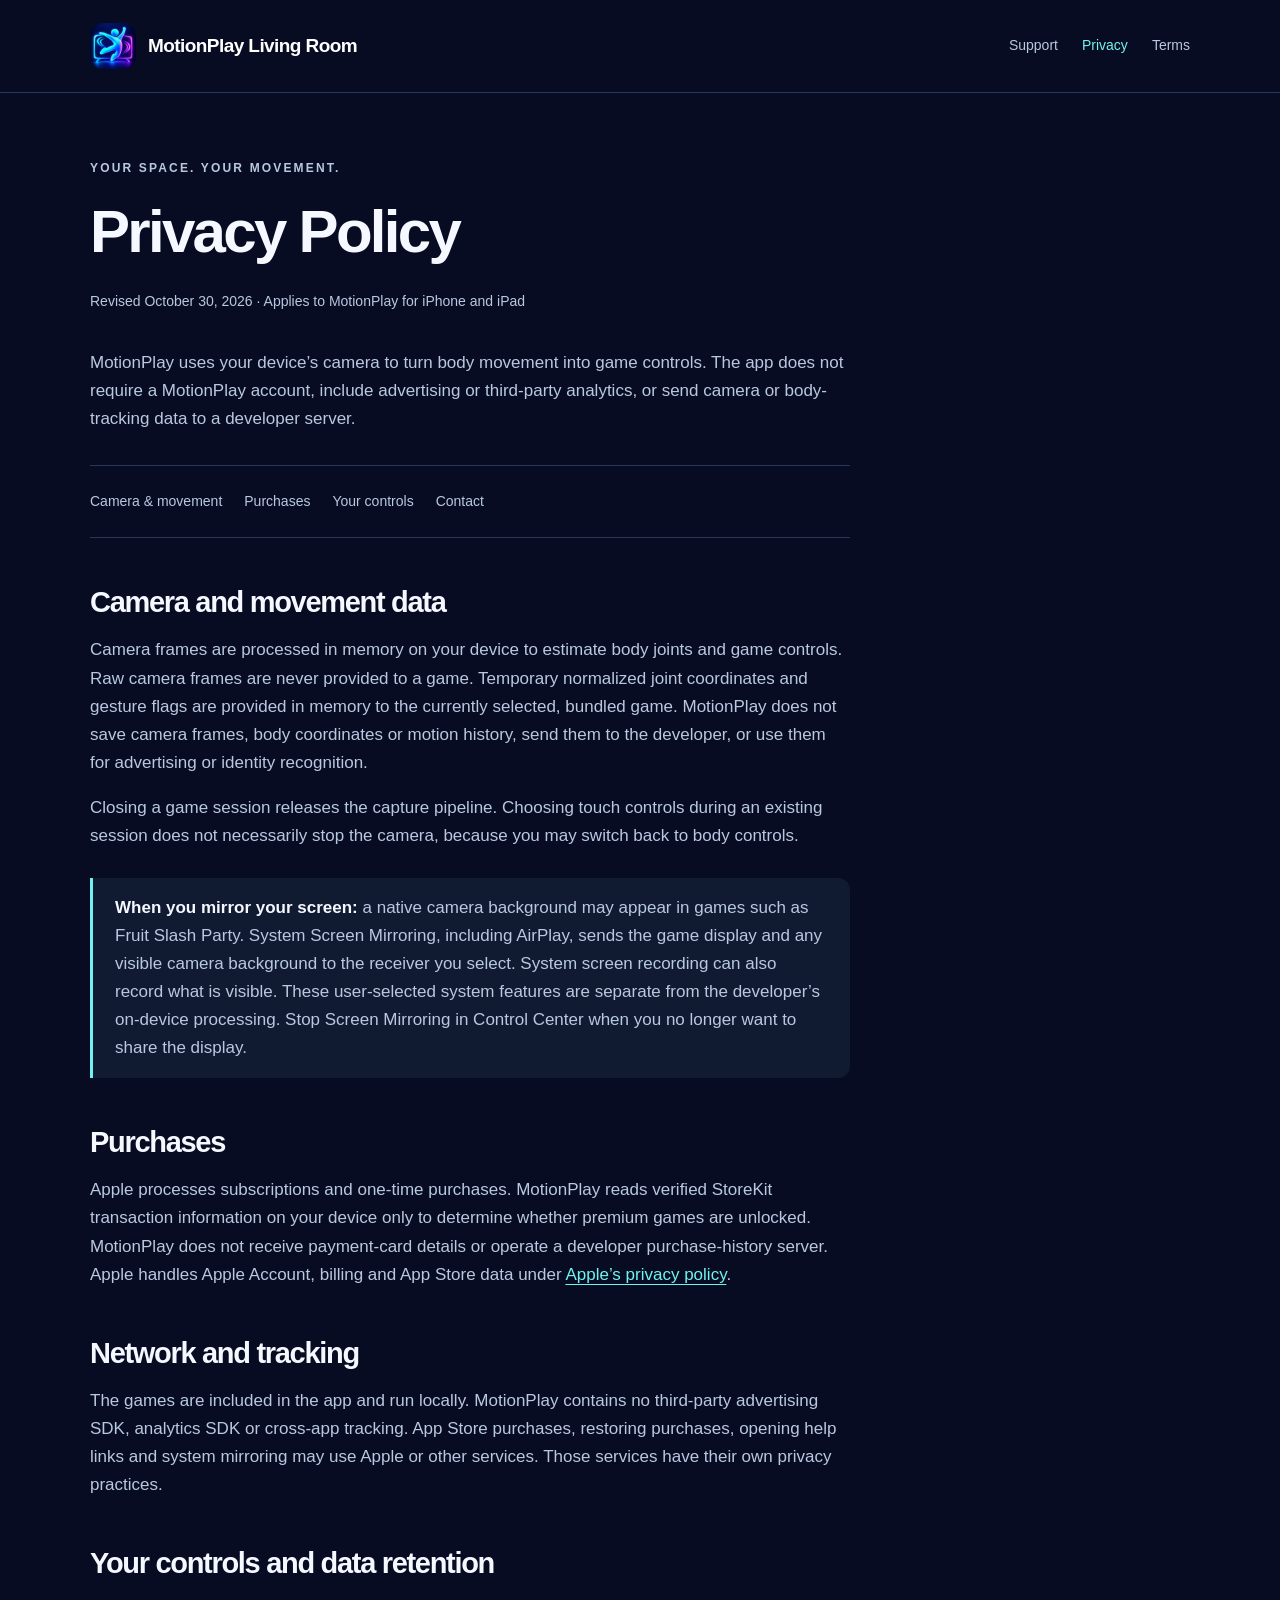
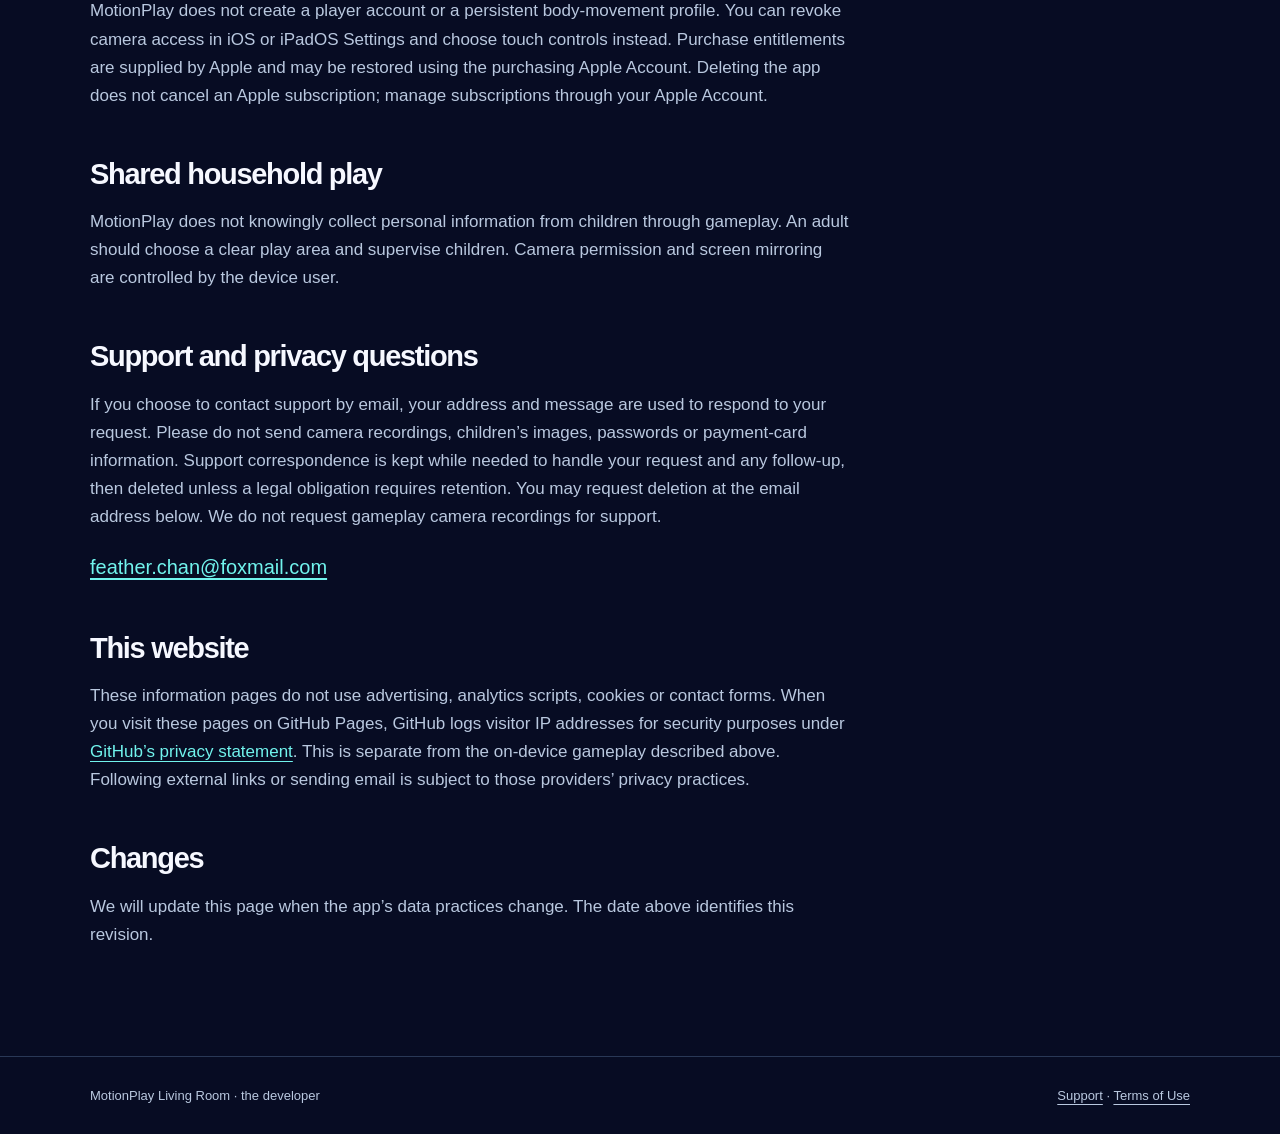
==== privacy/index.html @ cdb1fc3c "Publish approved MotionPlay support, privacy and terms pages" ====
<!doctype html>
<html lang="en"><head><meta charset="utf-8"><meta name="viewport" content="width=device-width,initial-scale=1"><meta name="description" content="How MotionPlay handles camera processing, movement data, purchases and support."><title>Privacy Policy — MotionPlay Living Room</title><link rel="icon" href="../assets/app-icon.png"><link rel="stylesheet" href="../assets/site.css"></head>
<body><a class="skip" href="#main">Skip to content</a><header><div class="wrap"><a class="brand" href="../"><img src="../assets/app-icon.png" alt="" width="46" height="46">MotionPlay Living Room</a><nav aria-label="Main navigation"><a href="../support/">Support</a><a href="./" aria-current="page">Privacy</a><a href="../terms/">Terms</a></nav></div></header>
<main id="main" class="wrap"><article class="document"><p class="eyebrow">Your space. Your movement.</p><h1>Privacy Policy</h1><p class="date">Revised October 30, 2026 · Applies to MotionPlay for iPhone and iPad</p><p>MotionPlay uses your device’s camera to turn body movement into game controls. The app does not require a MotionPlay account, include advertising or third-party analytics, or send camera or body-tracking data to a developer server.</p><nav class="toc" aria-label="On this page"><a href="#camera">Camera &amp; movement</a><a href="#purchases">Purchases</a><a href="#control">Your controls</a><a href="#support">Contact</a></nav>
<h2 id="camera">Camera and movement data</h2><p>Camera frames are processed in memory on your device to estimate body joints and game controls. Raw camera frames are never provided to a game. Temporary normalized joint coordinates and gesture flags are provided in memory to the currently selected, bundled game. MotionPlay does not save camera frames, body coordinates or motion history, send them to the developer, or use them for advertising or identity recognition.</p><p>Closing a game session releases the capture pipeline. Choosing touch controls during an existing session does not necessarily stop the camera, because you may switch back to body controls.</p><div class="note"><p><strong>When you mirror your screen:</strong> a native camera background may appear in games such as Fruit Slash Party. System Screen Mirroring, including AirPlay, sends the game display and any visible camera background to the receiver you select. System screen recording can also record what is visible. These user-selected system features are separate from the developer’s on-device processing. Stop Screen Mirroring in Control Center when you no longer want to share the display.</p></div>
<h2 id="purchases">Purchases</h2><p>Apple processes subscriptions and one-time purchases. MotionPlay reads verified StoreKit transaction information on your device only to determine whether premium games are unlocked. MotionPlay does not receive payment-card details or operate a developer purchase-history server. Apple handles Apple Account, billing and App Store data under <a href="https://www.apple.com/legal/privacy/">Apple’s privacy policy</a>.</p>
<h2>Network and tracking</h2><p>The games are included in the app and run locally. MotionPlay contains no third-party advertising SDK, analytics SDK or cross-app tracking. App Store purchases, restoring purchases, opening help links and system mirroring may use Apple or other services. Those services have their own privacy practices.</p>
<h2 id="control">Your controls and data retention</h2><p>MotionPlay does not create a player account or a persistent body-movement profile. You can revoke camera access in iOS or iPadOS Settings and choose touch controls instead. Purchase entitlements are supplied by Apple and may be restored using the purchasing Apple Account. Deleting the app does not cancel an Apple subscription; manage subscriptions through your Apple Account.</p>
<h2>Shared household play</h2><p>MotionPlay does not knowingly collect personal information from children through gameplay. An adult should choose a clear play area and supervise children. Camera permission and screen mirroring are controlled by the device user.</p>
<h2 id="support">Support and privacy questions</h2><p>If you choose to contact support by email, your address and message are used to respond to your request. Please do not send camera recordings, children’s images, passwords or payment-card information. Support correspondence is kept while needed to handle your request and any follow-up, then deleted unless a legal obligation requires retention. You may request deletion at the email address below. We do not request gameplay camera recordings for support.</p><p class="contact"><a href="mailto:feather.chan@foxmail.com?subject=MotionPlay%20privacy">feather.chan@foxmail.com</a></p>
<h2>This website</h2><p>These information pages do not use advertising, analytics scripts, cookies or contact forms. When you visit these pages on GitHub Pages, GitHub logs visitor IP addresses for security purposes under <a href="https://docs.github.com/en/site-policy/privacy-policies/github-general-privacy-statement">GitHub’s privacy statement</a>. This is separate from the on-device gameplay described above. Following external links or sending email is subject to those providers’ privacy practices.</p><h2>Changes</h2><p>We will update this page when the app’s data practices change. The date above identifies this revision.</p></article></main><footer><div class="wrap"><p>MotionPlay Living Room · the developer</p><p><a href="../support/">Support</a> · <a href="../terms/">Terms of Use</a></p></div></footer></body></html>
---- assets/site.css ----
:root{color-scheme:dark;--ink:#f6f8ff;--muted:#b9c8df;--line:#293856;--navy:#070c23;--cyan:#71f3ed;--violet:#c79bff;font-family:-apple-system,BlinkMacSystemFont,"Segoe UI",sans-serif;font-synthesis:none}*{box-sizing:border-box}html{scroll-behavior:smooth;scroll-padding-top:28px}body{margin:0;background:var(--navy);color:var(--ink);font-size:17px;line-height:1.65}a{color:var(--cyan);text-underline-offset:4px}a:hover{color:white}a:focus-visible,summary:focus-visible{outline:3px solid var(--cyan);outline-offset:6px;border-radius:4px}.wrap{width:min(1100px,calc(100% - 48px));margin:auto}.skip{position:absolute;top:-100px;padding:12px;background:#fff;color:#070c23;z-index:5}.skip:focus{top:0}header{border-bottom:1px solid var(--line)}header .wrap{display:flex;align-items:center;justify-content:space-between;gap:20px;padding:23px 0}.brand{display:flex;align-items:center;gap:12px;text-decoration:none;color:white;font-size:19px;font-weight:800;letter-spacing:-.03em}.brand img{border-radius:13px;width:46px;height:46px}nav{display:flex;gap:24px;flex-wrap:wrap}nav a{font-size:14px;color:var(--muted);text-decoration:none}nav a[aria-current=page]{color:var(--cyan)}main{padding:66px 0 90px}.eyebrow{font-size:12px;font-weight:800;letter-spacing:.18em;text-transform:uppercase;color:var(--cyan);margin:0 0 18px}h1,h2,h3{line-height:1.15;letter-spacing:-.045em}h1{font-size:clamp(40px,7vw,76px);max-width:850px;margin:0 0 24px}h2{font-size:29px;margin:48px 0 17px}h3{font-size:21px;margin:0 0 14px}.lede{font-size:22px;line-height:1.55;color:var(--muted);max-width:730px}.button{display:inline-flex;align-items:center;gap:12px;background:var(--cyan);color:#071b23;padding:12px 22px;border-radius:12px;text-decoration:none;font-weight:750;font-size:16px;margin:12px 0}.button:hover{background:#bafcf6;color:#071b23}.tiles{display:grid;grid-template-columns:repeat(3,1fr);gap:16px;margin:46px 0}.tile{border:1px solid var(--line);padding:26px;border-radius:18px;background:#10182f}.tile p{color:var(--muted);margin:0}.tile a{display:inline-block;margin-top:20px}.document{max-width:760px}.document h1{font-size:clamp(38px,6vw,60px)}.document p,.document li{color:var(--muted)}.document strong{color:var(--ink)}.date{font-size:14px;color:var(--muted);margin-bottom:36px}.note{border-left:3px solid var(--cyan);padding:16px 22px;background:#101b32;border-radius:0 12px 12px 0;margin:28px 0}.note p{margin:0}ol,ul{padding-left:25px}li{padding-left:4px;margin:8px 0}.toc{display:flex;gap:10px 22px;flex-wrap:wrap;padding:24px 0;border-top:1px solid var(--line);border-bottom:1px solid var(--line);margin:32px 0;font-size:14px}details{border-top:1px solid var(--line);padding:24px 0}details:last-child{border-bottom:1px solid var(--line)}summary{cursor:pointer;font-size:20px;font-weight:700;line-height:1.4}details p{padding-right:14px}footer{border-top:1px solid var(--line);padding:28px 0;color:var(--muted);font-size:13px}footer .wrap{display:flex;gap:18px;align-items:start;justify-content:space-between}footer p{margin:0}footer a{color:var(--muted)}.safety{max-width:760px;color:var(--muted);font-size:15px}.contact{font-size:20px;overflow-wrap:anywhere}@media(max-width:650px){.wrap{width:calc(100% - 36px)}header .wrap{align-items:start;flex-direction:column;gap:17px}nav{gap:20px}main{padding:42px 0 58px}.tiles{grid-template-columns:1fr;gap:12px;margin:32px 0}.lede{font-size:20px}h2{font-size:26px}footer .wrap{flex-direction:column}}@media(prefers-reduced-motion:reduce){html{scroll-behavior:auto}}@media print{body{background:#fff;color:#111}header,footer,.skip{display:none}main{padding:0}.document p,.document li,.date{color:#333}a{color:#111}.wrap{width:100%}}

/* Keep long help and legal links readable on narrow screens. */
.document a,.document p,.document li{overflow-wrap:anywhere}.brand{min-width:0}.brand img{flex:none}
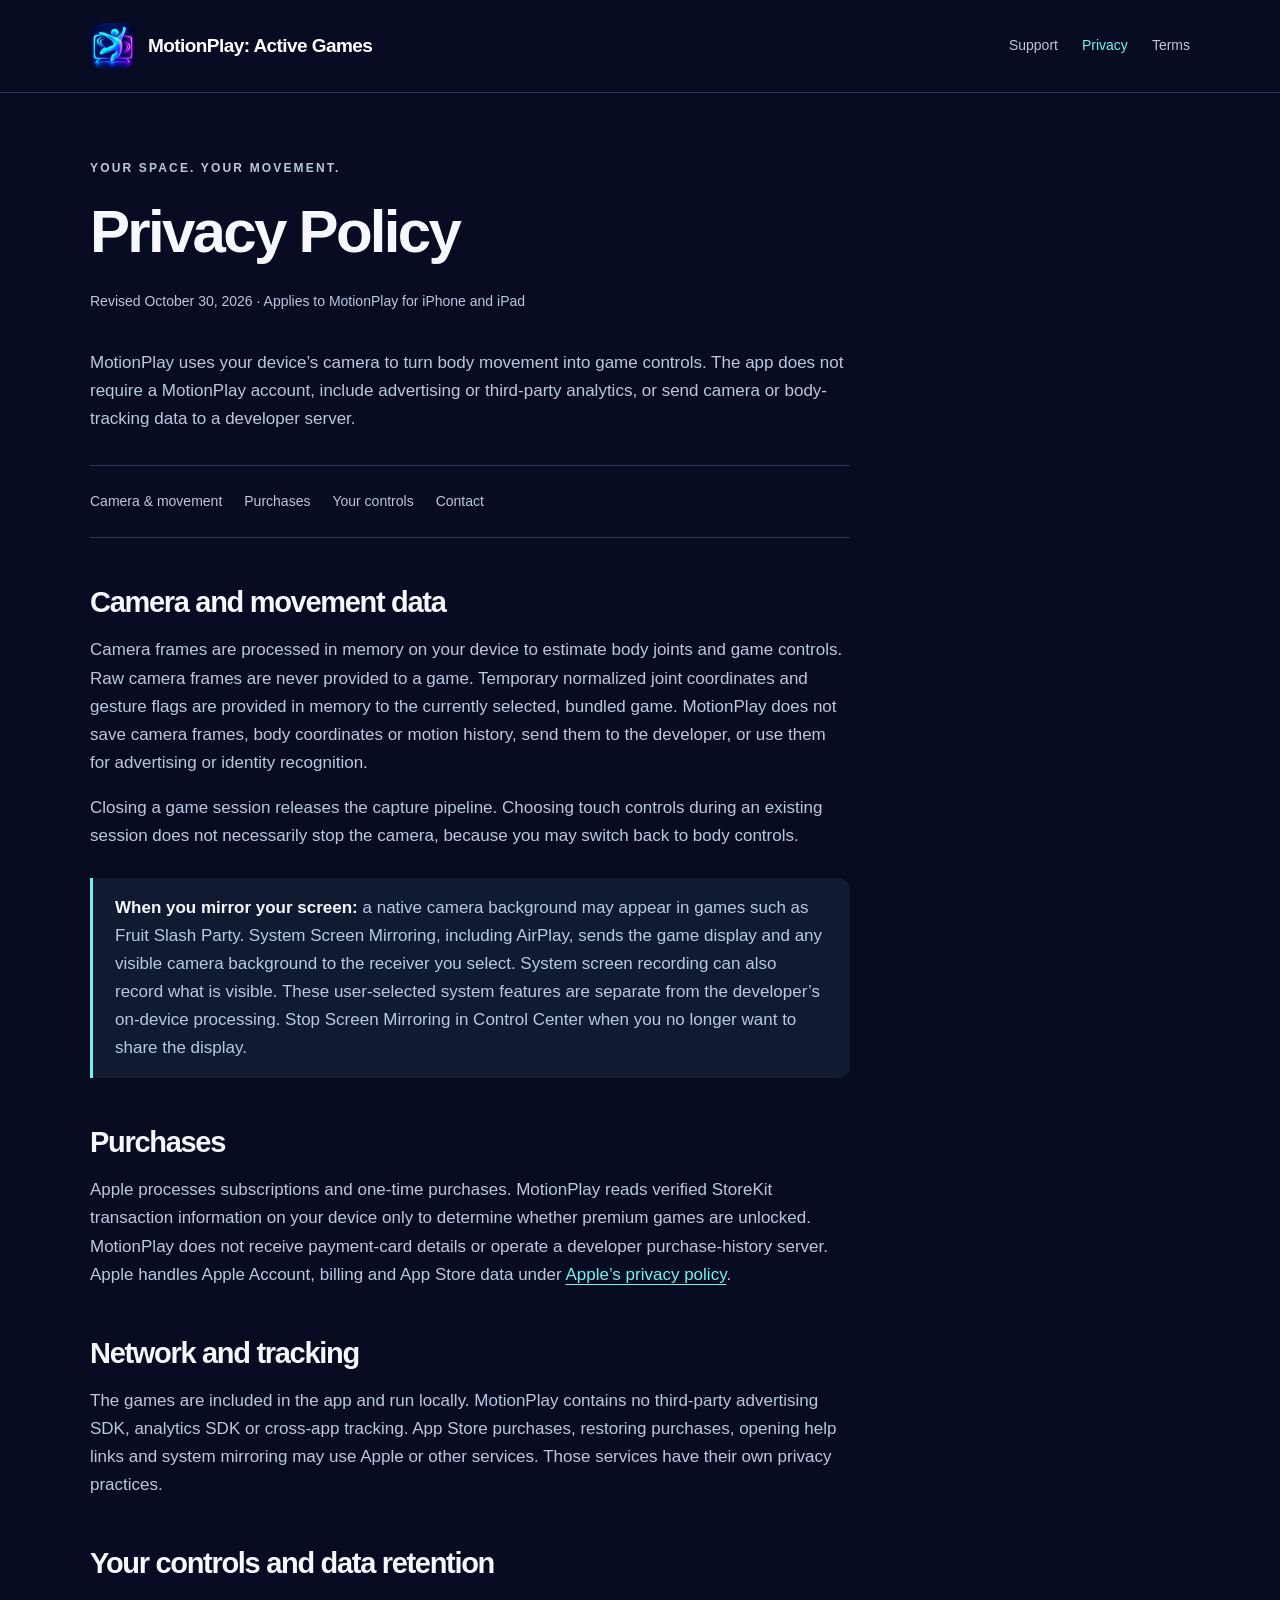
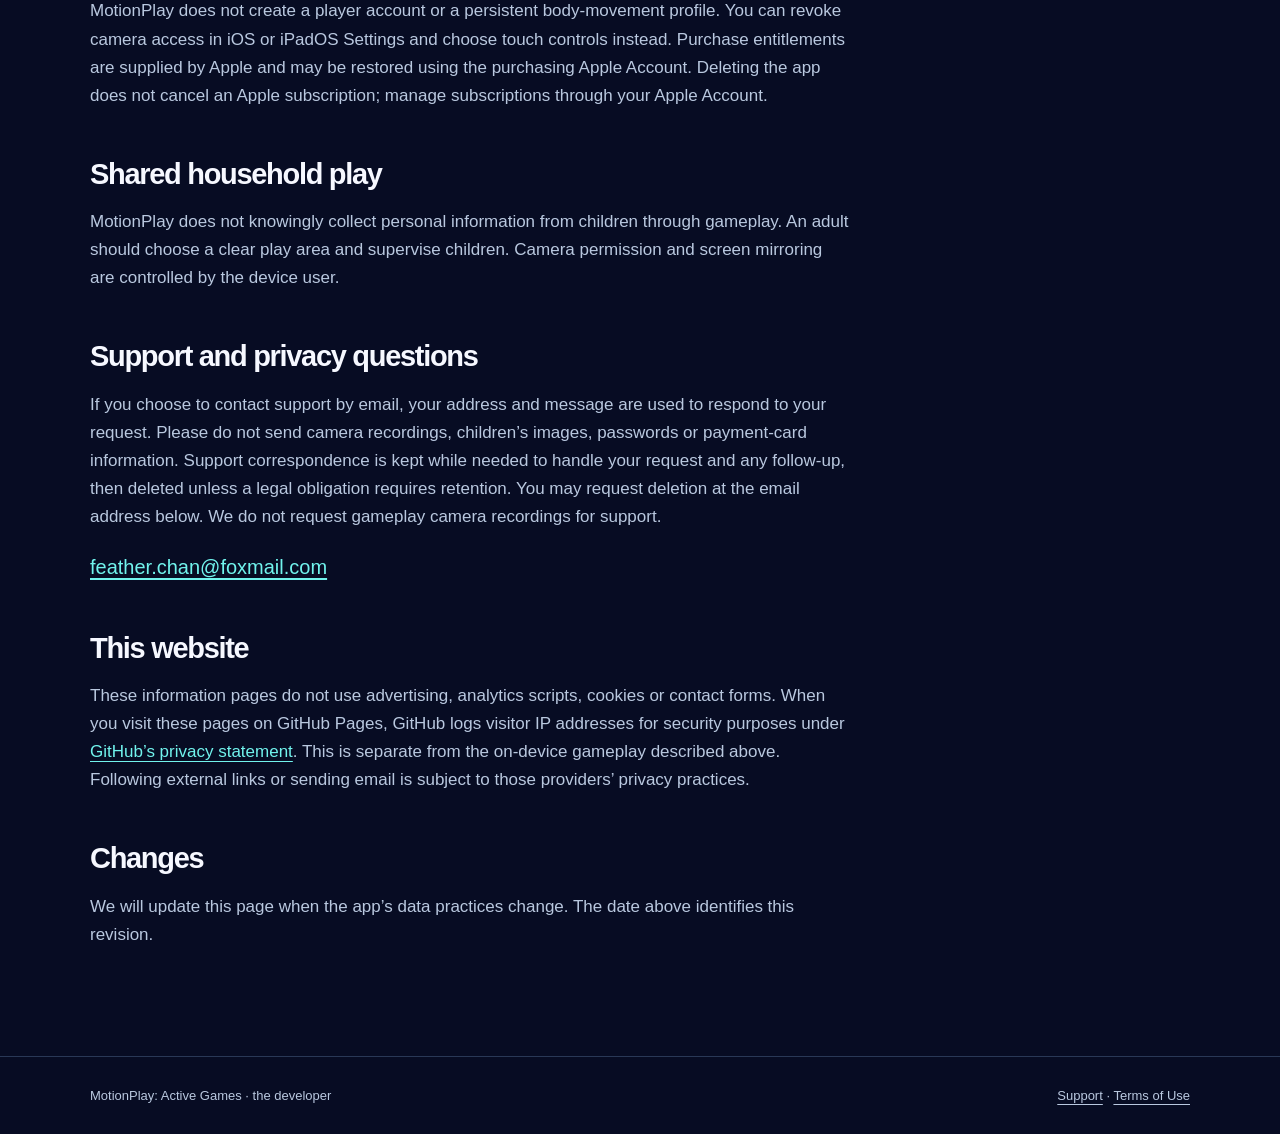
==== commit 01b19dab: "Introduce MotionPlay Active Games and focus copy on play (FEA-474)" ====
--- a/privacy/index.html
+++ b/privacy/index.html
@@ -1,6 +1,6 @@
 <!doctype html>
-<html lang="en"><head><meta charset="utf-8"><meta name="viewport" content="width=device-width,initial-scale=1"><meta name="description" content="How MotionPlay handles camera processing, movement data, purchases and support."><title>Privacy Policy — MotionPlay Living Room</title><link rel="icon" href="../assets/app-icon.png"><link rel="stylesheet" href="../assets/site.css"></head>
-<body><a class="skip" href="#main">Skip to content</a><header><div class="wrap"><a class="brand" href="../"><img src="../assets/app-icon.png" alt="" width="46" height="46">MotionPlay Living Room</a><nav aria-label="Main navigation"><a href="../support/">Support</a><a href="./" aria-current="page">Privacy</a><a href="../terms/">Terms</a></nav></div></header>
+<html lang="en"><head><meta charset="utf-8"><meta name="viewport" content="width=device-width,initial-scale=1"><meta name="description" content="How MotionPlay handles camera processing, movement data, purchases and support."><title>Privacy Policy — MotionPlay: Active Games</title><link rel="icon" href="../assets/app-icon.png"><link rel="stylesheet" href="../assets/site.css"></head>
+<body><a class="skip" href="#main">Skip to content</a><header><div class="wrap"><a class="brand" href="../"><img src="../assets/app-icon.png" alt="" width="46" height="46">MotionPlay: Active Games</a><nav aria-label="Main navigation"><a href="../support/">Support</a><a href="./" aria-current="page">Privacy</a><a href="../terms/">Terms</a></nav></div></header>
 <main id="main" class="wrap"><article class="document"><p class="eyebrow">Your space. Your movement.</p><h1>Privacy Policy</h1><p class="date">Revised October 30, 2026 · Applies to MotionPlay for iPhone and iPad</p><p>MotionPlay uses your device’s camera to turn body movement into game controls. The app does not require a MotionPlay account, include advertising or third-party analytics, or send camera or body-tracking data to a developer server.</p><nav class="toc" aria-label="On this page"><a href="#camera">Camera &amp; movement</a><a href="#purchases">Purchases</a><a href="#control">Your controls</a><a href="#support">Contact</a></nav>
 <h2 id="camera">Camera and movement data</h2><p>Camera frames are processed in memory on your device to estimate body joints and game controls. Raw camera frames are never provided to a game. Temporary normalized joint coordinates and gesture flags are provided in memory to the currently selected, bundled game. MotionPlay does not save camera frames, body coordinates or motion history, send them to the developer, or use them for advertising or identity recognition.</p><p>Closing a game session releases the capture pipeline. Choosing touch controls during an existing session does not necessarily stop the camera, because you may switch back to body controls.</p><div class="note"><p><strong>When you mirror your screen:</strong> a native camera background may appear in games such as Fruit Slash Party. System Screen Mirroring, including AirPlay, sends the game display and any visible camera background to the receiver you select. System screen recording can also record what is visible. These user-selected system features are separate from the developer’s on-device processing. Stop Screen Mirroring in Control Center when you no longer want to share the display.</p></div>
 <h2 id="purchases">Purchases</h2><p>Apple processes subscriptions and one-time purchases. MotionPlay reads verified StoreKit transaction information on your device only to determine whether premium games are unlocked. MotionPlay does not receive payment-card details or operate a developer purchase-history server. Apple handles Apple Account, billing and App Store data under <a href="https://www.apple.com/legal/privacy/">Apple’s privacy policy</a>.</p>
@@ -8,4 +8,4 @@
 <h2 id="control">Your controls and data retention</h2><p>MotionPlay does not create a player account or a persistent body-movement profile. You can revoke camera access in iOS or iPadOS Settings and choose touch controls instead. Purchase entitlements are supplied by Apple and may be restored using the purchasing Apple Account. Deleting the app does not cancel an Apple subscription; manage subscriptions through your Apple Account.</p>
 <h2>Shared household play</h2><p>MotionPlay does not knowingly collect personal information from children through gameplay. An adult should choose a clear play area and supervise children. Camera permission and screen mirroring are controlled by the device user.</p>
 <h2 id="support">Support and privacy questions</h2><p>If you choose to contact support by email, your address and message are used to respond to your request. Please do not send camera recordings, children’s images, passwords or payment-card information. Support correspondence is kept while needed to handle your request and any follow-up, then deleted unless a legal obligation requires retention. You may request deletion at the email address below. We do not request gameplay camera recordings for support.</p><p class="contact"><a href="mailto:feather.chan@foxmail.com?subject=MotionPlay%20privacy">feather.chan@foxmail.com</a></p>
-<h2>This website</h2><p>These information pages do not use advertising, analytics scripts, cookies or contact forms. When you visit these pages on GitHub Pages, GitHub logs visitor IP addresses for security purposes under <a href="https://docs.github.com/en/site-policy/privacy-policies/github-general-privacy-statement">GitHub’s privacy statement</a>. This is separate from the on-device gameplay described above. Following external links or sending email is subject to those providers’ privacy practices.</p><h2>Changes</h2><p>We will update this page when the app’s data practices change. The date above identifies this revision.</p></article></main><footer><div class="wrap"><p>MotionPlay Living Room · the developer</p><p><a href="../support/">Support</a> · <a href="../terms/">Terms of Use</a></p></div></footer></body></html>
+<h2>This website</h2><p>These information pages do not use advertising, analytics scripts, cookies or contact forms. When you visit these pages on GitHub Pages, GitHub logs visitor IP addresses for security purposes under <a href="https://docs.github.com/en/site-policy/privacy-policies/github-general-privacy-statement">GitHub’s privacy statement</a>. This is separate from the on-device gameplay described above. Following external links or sending email is subject to those providers’ privacy practices.</p><h2>Changes</h2><p>We will update this page when the app’s data practices change. The date above identifies this revision.</p></article></main><footer><div class="wrap"><p>MotionPlay: Active Games · the developer</p><p><a href="../support/">Support</a> · <a href="../terms/">Terms of Use</a></p></div></footer></body></html>
